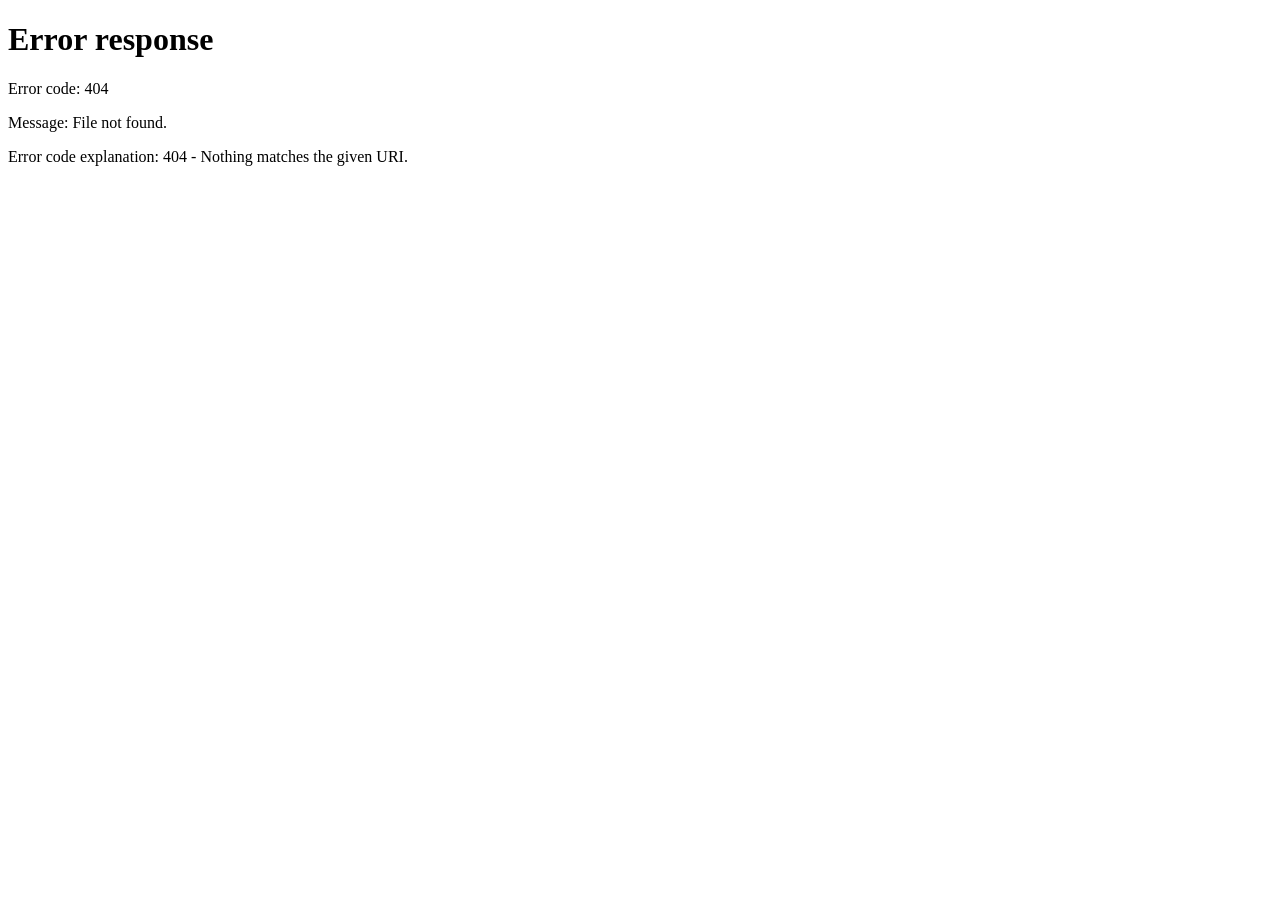
==== admin.html @ bdf21cab "Add files via upload" ====
<!DOCTYPE html>
<html lang="en">
<head>
  <meta charset="UTF-8"/>
  <meta name="viewport" content="width=device-width, initial-scale=1.0"/>
  <title>EduCache — Admin</title>
  <link rel="manifest" href="manifest.json"/>
  <meta name="theme-color" content="#3a7d44"/>
  <meta name="apple-mobile-web-app-capable" content="yes"/>
  <meta name="apple-mobile-web-app-title" content="EduCache Admin"/>
  <link rel="apple-touch-icon" href="icons/icon-192.png"/>
  <link rel="stylesheet" href="admin.css"/>
  <link href="https://fonts.googleapis.com/css2?family=Syne:wght@400;600;700;800&family=DM+Sans:wght@300;400;500&display=swap" rel="stylesheet"/>
</head>
<body>

  <!-- SIDEBAR -->
  <aside class="sidebar" id="sidebar">
    <div class="sidebar-logo">
      <div class="logo-mark">E</div>
      <span>EduCache</span>
    </div>
    <nav class="sidebar-nav">
      <a href="./final-year-project-400l/home.html" class="nav-item">
        <svg viewBox="0 0 24 24" fill="none" stroke="currentColor" stroke-width="2"><path d="M3 9l9-7 9 7v11a2 2 0 0 1-2 2H5a2 2 0 0 1-2-2z"/><polyline points="9 22 9 12 15 12 15 22"/></svg>
        Student View
      </a>
      <a href="#upload" class="nav-item active" id="navUpload">
        <svg viewBox="0 0 24 24" fill="none" stroke="currentColor" stroke-width="2"><path d="M21 15v4a2 2 0 0 1-2 2H5a2 2 0 0 1-2-2v-4"/><polyline points="17 8 12 3 7 8"/><line x1="12" y1="3" x2="12" y2="15"/></svg>
        Upload Resource
      </a>
      <a href="#manage" class="nav-item" id="navManage">
        <svg viewBox="0 0 24 24" fill="none" stroke="currentColor" stroke-width="2"><rect x="3" y="3" width="7" height="7"/><rect x="14" y="3" width="7" height="7"/><rect x="14" y="14" width="7" height="7"/><rect x="3" y="14" width="7" height="7"/></svg>
        Manage Resources
      </a>
    </nav>

    <div class="sidebar-user">
      <div class="user-avatar" id="sidebarAvatar">MB</div>
      <div class="user-info">
        <span class="user-name"  id="sidebarName">Mr. Boateng</span>
        <span class="user-class">Administrator</span>
      </div>
    </div>
    <button class="logout-btn" id="logoutBtn">
      <svg viewBox="0 0 24 24" fill="none" stroke="currentColor" stroke-width="2"><path d="M9 21H5a2 2 0 0 1-2-2V5a2 2 0 0 1 2-2h4"/><polyline points="16 17 21 12 16 7"/><line x1="21" y1="12" x2="9" y2="12"/></svg>
      Log out
    </button>
  </aside>

  <!-- MOBILE TOPBAR -->
  <header class="mobile-topbar">
    <button class="hamburger" id="hamburger"><span></span><span></span><span></span></button>
    <span class="mobile-logo">Admin Panel</span>
    <div class="mobile-avatar" id="mobileAvatar">MB</div>
  </header>
  <div class="overlay" id="overlay"></div>

  <!-- MAIN -->
  <main class="main">

    <div class="page-header">
      <div>
        <h1 class="page-title">Resource Manager</h1>
        <p class="page-sub">Upload files for students, or remove outdated content.</p>
      </div>
      <div class="header-stats">
        <div class="hstat"><span id="statTotal">0</span>Total</div>
        <div class="hstat amber"><span id="statNew">0</span>This week</div>
      </div>
    </div>

    <!-- ── UPLOAD SECTION ── -->
    <section class="card" id="uploadSection">
      <h2 class="card-title">
        <svg viewBox="0 0 24 24" fill="none" stroke="currentColor" stroke-width="2" style="width:18px;height:18px;vertical-align:middle;margin-right:6px"><path d="M21 15v4a2 2 0 0 1-2 2H5a2 2 0 0 1-2-2v-4"/><polyline points="17 8 12 3 7 8"/><line x1="12" y1="3" x2="12" y2="15"/></svg>
        Upload New Resource
      </h2>

      <!-- Dropzone -->
      <div class="dropzone" id="dropzone">
        <div class="dz-icon">📂</div>
        <p class="dz-label">Drag & drop a file here, or <span class="dz-link" id="dzLink">browse files</span></p>
        <p class="dz-hint">PDF, DOC, DOCX, PPT, PPTX, MP4 &nbsp;·&nbsp; Max 50 MB</p>
        <input type="file" id="fileInput" accept=".pdf,.doc,.docx,.ppt,.pptx,.mp4" style="display:none"/>
      </div>

      <!-- File preview -->
      <div class="file-preview" id="filePreview" style="display:none">
        <span class="fp-icon" id="fpIcon">📄</span>
        <div class="fp-info">
          <span class="fp-name" id="fpName">—</span>
          <span class="fp-size" id="fpSize">—</span>
        </div>
        <button class="fp-remove" id="fpRemove">✕</button>
      </div>

      <!-- Metadata -->
      <div class="meta-grid">
        <div class="form-group">
          <label>Resource Title *</label>
          <input type="text" id="resTitle" placeholder="e.g. Core Maths Past Questions 2024"/>
        </div>
        <div class="form-group">
          <label>Subject *</label>
          <select id="resSubject">
            <option value="">Select subject…</option>
            <option>Mathematics</option><option>English</option><option>Science</option>
            <option>Social Studies</option><option>Elective Mathematics</option>
            <option>Physics</option><option>Chemistry</option><option>Biology</option>
            <option>History</option><option>Economics</option><option>Literature</option><option>ICT</option>
          </select>
        </div>
        <div class="form-group">
          <label>Class *</label>
          <select id="resClass">
            <option value="">Select class…</option>
            <option>SHS 1</option><option>SHS 2</option><option>SHS 3</option><option>All Classes</option>
          </select>
        </div>
        <div class="form-group">
          <label>Category *</label>
          <select id="resCategory">
            <option value="">Select category…</option>
            <option>Past Questions</option><option>Notes</option>
            <option>Textbook</option><option>Worksheet</option><option>Video Lesson</option>
          </select>
        </div>
        <div class="form-group span2">
          <label>Description <span class="opt">(optional)</span></label>
          <textarea id="resDesc" placeholder="Brief description for students…" rows="2"></textarea>
        </div>
      </div>

      <!-- Progress -->
      <div class="progress-wrap" id="progressWrap" style="display:none">
        <div class="progress-bar" id="progressBar"></div>
        <span class="progress-label" id="progressLabel">Saving…</span>
      </div>

      <!-- Error -->
      <div class="form-error" id="formError" style="display:none"></div>

      <!-- Actions -->
      <div class="upload-actions">
        <button class="btn-secondary" id="resetBtn">Clear</button>
        <button class="btn-primary"   id="uploadBtn">
          <span id="upBtnText">Upload Resource</span>
          <span id="upSpinner" class="spinner" style="display:none"></span>
        </button>
      </div>

      <div class="upload-success" id="uploadSuccess" style="display:none">
        ✅ Resource uploaded! Students can now download it.
      </div>
    </section>

    <!-- ── MANAGE SECTION ── -->
    <section class="card" id="manageSection">
      <div class="manage-header">
        <h2 class="card-title" style="margin-bottom:0">
          <svg viewBox="0 0 24 24" fill="none" stroke="currentColor" stroke-width="2" style="width:18px;height:18px;vertical-align:middle;margin-right:6px"><rect x="3" y="3" width="7" height="7"/><rect x="14" y="3" width="7" height="7"/><rect x="14" y="14" width="7" height="7"/><rect x="3" y="14" width="7" height="7"/></svg>
          All Resources
        </h2>
        <div class="manage-controls">
          <input  type="text" id="manageSearch"  class="manage-search"  placeholder="Search…"/>
          <select id="manageFilter" class="manage-filter">
            <option value="all">All Subjects</option>
            <option>Mathematics</option><option>English</option><option>Science</option>
            <option>Social Studies</option><option>Physics</option><option>Chemistry</option>
            <option>Biology</option><option>ICT</option>
          </select>
        </div>
      </div>

      <div class="table-wrap">
        <table class="resource-table">
          <thead>
            <tr>
              <th>Title</th><th>Subject</th><th>Class</th>
              <th>Category</th><th>Size</th><th>Date</th><th>Actions</th>
            </tr>
          </thead>
          <tbody id="resourceTableBody"></tbody>
        </table>
        <div class="table-empty" id="tableEmpty" style="display:none">No resources found.</div>
      </div>
    </section>

  </main>

  <!-- DELETE MODAL -->
  <div class="modal-backdrop" id="deleteModal" style="display:none">
    <div class="modal">
      <div style="font-size:2rem;margin-bottom:12px">🗑️</div>
      <h3>Delete this resource?</h3>
      <p id="deleteModalMsg" style="margin:8px 0 20px;color:var(--muted);font-size:.85rem"></p>
      <div class="modal-actions">
        <button class="btn-secondary" id="deleteCancel">Cancel</button>
        <button class="btn-danger"    id="deleteConfirm">Yes, Delete</button>
      </div>
    </div>
  </div>

  <!-- TOAST -->
  <div class="toast" id="toast"></div>

  <script src="db.js"></script>
  <script src="admin.js"></script>
</body>
</html>
---- admin.css ----
/* ============================================================
   EduCache — admin.css   (inherits same design language)
   ============================================================ */
:root {
  --bg:       #0f1a14;
  --surface:  #182318;
  --surface2: #1f2e20;
  --border:   #2a3d2b;
  --green:    #3a7d44;
  --green-lt: #4e9e5a;
  --amber:    #f5a623;
  --cream:    #f0e8d5;
  --muted:    #7a9b7d;
  --text:     #e8edd9;
  --red:      #e74c3c;
  --sidebar-w: 240px;
  --radius:   14px;
  --shadow:   0 4px 24px rgba(0,0,0,0.4);
}

*, *::before, *::after { box-sizing: border-box; margin: 0; padding: 0; }
html { font-size: 16px; }

body {
  font-family: 'DM Sans', sans-serif;
  background: var(--bg);
  color: var(--text);
  display: flex;
  min-height: 100vh;
}

::-webkit-scrollbar { width: 6px; }
::-webkit-scrollbar-track { background: var(--bg); }
::-webkit-scrollbar-thumb { background: var(--border); border-radius: 99px; }

/* ── SIDEBAR (same as home) ── */
.sidebar {
  width: var(--sidebar-w);
  background: var(--surface);
  border-right: 1px solid var(--border);
  display: flex;
  flex-direction: column;
  padding: 28px 16px;
  position: fixed;
  top: 0; left: 0; bottom: 0;
  z-index: 100;
  transition: transform 0.3s ease;
}

.sidebar-logo { display: flex; align-items: center; gap: 10px; margin-bottom: 36px; padding: 0 8px; }
.logo-mark { width: 36px; height: 36px; background: var(--amber); color: #111; border-radius: 10px; display: grid; place-items: center; font-family: 'Syne', sans-serif; font-weight: 800; font-size: 1.1rem; }
.sidebar-logo span { font-family: 'Syne', sans-serif; font-weight: 700; font-size: 1.1rem; color: var(--cream); }

.sidebar-nav { display: flex; flex-direction: column; gap: 4px; flex: 1; }

.nav-item { display: flex; align-items: center; gap: 12px; padding: 11px 14px; border-radius: 10px; color: var(--muted); text-decoration: none; font-size: 0.9rem; font-weight: 500; transition: all 0.2s; }
.nav-item svg { width: 18px; height: 18px; flex-shrink: 0; }
.nav-item:hover { background: var(--surface2); color: var(--text); }
.nav-item.active { background: var(--amber); color: #111; }

.sidebar-user { display: flex; align-items: center; gap: 10px; padding: 12px 10px; background: var(--surface2); border-radius: var(--radius); margin-top: 16px; }
.user-avatar { width: 36px; height: 36px; background: var(--amber); color: #111; border-radius: 50%; display: grid; place-items: center; font-family: 'Syne', sans-serif; font-weight: 700; font-size: 0.78rem; flex-shrink: 0; }
.user-info { display: flex; flex-direction: column; }
.user-name  { font-size: 0.83rem; font-weight: 600; color: var(--cream); }
.user-class { font-size: 0.72rem; color: var(--muted); }

.logout-btn { display: flex; align-items: center; gap: 10px; width: 100%; background: none; border: 1px solid var(--border); color: var(--muted); padding: 10px 14px; border-radius: 10px; font-family: 'DM Sans', sans-serif; font-size: 0.88rem; cursor: pointer; margin-top: 10px; transition: all 0.2s; }
.logout-btn svg { width: 16px; height: 16px; }
.logout-btn:hover { background: #c0392b22; border-color: #c0392b; color: var(--red); }

/* mobile */
.mobile-topbar { display: none; position: fixed; top: 0; left: 0; right: 0; height: 60px; background: var(--surface); border-bottom: 1px solid var(--border); align-items: center; justify-content: space-between; padding: 0 16px; z-index: 200; }
.mobile-logo { font-family: 'Syne', sans-serif; font-weight: 700; font-size: 1rem; color: var(--cream); }
.mobile-avatar { width: 34px; height: 34px; background: var(--amber); color: #111; border-radius: 50%; display: grid; place-items: center; font-family: 'Syne', sans-serif; font-weight: 700; font-size: 0.75rem; }
.hamburger { background: none; border: none; cursor: pointer; display: flex; flex-direction: column; gap: 5px; padding: 4px; }
.hamburger span { display: block; width: 22px; height: 2px; background: var(--text); border-radius: 2px; transition: all 0.3s; }
.hamburger.open span:nth-child(1) { transform: translateY(7px) rotate(45deg); }
.hamburger.open span:nth-child(2) { opacity: 0; }
.hamburger.open span:nth-child(3) { transform: translateY(-7px) rotate(-45deg); }
.overlay { display: none; position: fixed; inset: 0; background: rgba(0,0,0,0.55); z-index: 90; }
.overlay.show { display: block; }

/* ── MAIN ── */
.main {
  margin-left: var(--sidebar-w);
  flex: 1;
  padding: 40px 36px 60px;
  max-width: 1000px;
  animation: fadeUp 0.4s ease both;
}

@keyframes fadeUp { from { opacity:0; transform:translateY(14px); } to { opacity:1; transform:translateY(0); } }

/* ── PAGE HEADER ── */
.page-header { display: flex; align-items: flex-start; justify-content: space-between; margin-bottom: 32px; gap: 16px; }
.page-title { font-family: 'Syne', sans-serif; font-size: 1.8rem; font-weight: 800; color: var(--cream); margin-bottom: 4px; }
.page-sub { font-size: 0.88rem; color: var(--muted); }

.header-stats { display: flex; gap: 12px; }
.hstat { background: var(--surface); border: 1px solid var(--border); border-radius: 10px; padding: 10px 18px; text-align: center; font-family: 'Syne', sans-serif; font-weight: 700; font-size: 0.85rem; color: var(--muted); }
.hstat span { display: block; font-size: 1.4rem; color: var(--green-lt); margin-bottom: 2px; }
.hstat.amber span { color: var(--amber); }

/* ── CARD ── */
.card { background: var(--surface); border: 1px solid var(--border); border-radius: var(--radius); padding: 28px; margin-bottom: 28px; }
.card-title { font-family: 'Syne', sans-serif; font-size: 1.05rem; font-weight: 700; color: var(--cream); margin-bottom: 20px; }

/* ── DROPZONE ── */
.dropzone {
  border: 2px dashed var(--border);
  border-radius: 12px;
  padding: 36px 24px;
  text-align: center;
  cursor: pointer;
  transition: all 0.2s;
  margin-bottom: 16px;
}
.dropzone:hover, .dropzone.drag-over { border-color: var(--green-lt); background: rgba(78,158,90,0.06); }
.dz-icon   { font-size: 2.2rem; margin-bottom: 10px; }
.dz-label  { font-size: 0.88rem; color: var(--text); margin-bottom: 4px; }
.dz-link   { color: var(--green-lt); cursor: pointer; text-decoration: underline; }
.dz-hint   { font-size: 0.76rem; color: var(--muted); }

/* file preview */
.file-preview { display: flex; align-items: center; gap: 12px; background: var(--surface2); border: 1px solid var(--border); border-radius: 10px; padding: 12px 16px; margin-bottom: 16px; }
.fp-icon  { font-size: 1.4rem; }
.fp-info  { flex: 1; display: flex; flex-direction: column; }
.fp-name  { font-size: 0.88rem; font-weight: 500; color: var(--cream); }
.fp-size  { font-size: 0.75rem; color: var(--muted); }
.fp-remove { background: none; border: none; color: var(--muted); cursor: pointer; font-size: 1rem; padding: 4px 8px; border-radius: 6px; transition: all 0.2s; }
.fp-remove:hover { background: #c0392b22; color: var(--red); }

/* ── META GRID ── */
.meta-grid { display: grid; grid-template-columns: 1fr 1fr; gap: 14px; margin-bottom: 16px; }
.span2 { grid-column: 1 / -1; }

.form-group { display: flex; flex-direction: column; gap: 6px; }
.form-group label { font-size: 0.78rem; font-weight: 500; color: var(--muted); letter-spacing: 0.03em; }

.form-group input,
.form-group select,
.form-group textarea {
  background: var(--surface2);
  border: 1px solid var(--border);
  border-radius: 10px;
  padding: 10px 14px;
  color: var(--text);
  font-family: 'DM Sans', sans-serif;
  font-size: 0.88rem;
  outline: none;
  transition: border-color 0.2s, box-shadow 0.2s;
  appearance: none;
  resize: none;
}

.form-group input:focus,
.form-group select:focus,
.form-group textarea:focus { border-color: var(--green-lt); box-shadow: 0 0 0 3px rgba(78,158,90,0.15); }
.form-group input::placeholder,
.form-group textarea::placeholder { color: var(--muted); }

/* ── PROGRESS ── */
.progress-wrap { background: var(--surface2); border-radius: 99px; height: 6px; margin-bottom: 16px; overflow: hidden; }
.progress-bar  { height: 100%; background: linear-gradient(90deg, var(--green), var(--green-lt)); border-radius: 99px; width: 0; transition: width 0.2s; }

/* ── ACTIONS ── */
.upload-actions { display: flex; gap: 10px; justify-content: flex-end; }

.btn-primary { background: var(--green); color: #fff; border: none; border-radius: 10px; padding: 11px 24px; font-family: 'Syne', sans-serif; font-weight: 700; font-size: 0.88rem; cursor: pointer; transition: all 0.2s; }
.btn-primary:hover { background: var(--green-lt); }
.btn-primary:active { transform: scale(0.97); }

.btn-secondary { background: var(--surface2); color: var(--muted); border: 1px solid var(--border); border-radius: 10px; padding: 11px 20px; font-family: 'Syne', sans-serif; font-weight: 600; font-size: 0.88rem; cursor: pointer; transition: all 0.2s; }
.btn-secondary:hover { color: var(--text); border-color: var(--muted); }

.btn-danger { background: var(--red); color: #fff; border: none; border-radius: 10px; padding: 11px 20px; font-family: 'Syne', sans-serif; font-weight: 700; font-size: 0.88rem; cursor: pointer; transition: all 0.2s; }
.btn-danger:hover { background: #c0392b; }

.upload-success { background: rgba(78,158,90,0.15); border: 1px solid var(--green-lt); color: var(--green-lt); border-radius: 10px; padding: 12px 16px; font-size: 0.88rem; margin-top: 14px; text-align: center; animation: fadeUp 0.3s ease; }

/* ── MANAGE TABLE ── */
.manage-header { display: flex; align-items: center; justify-content: space-between; margin-bottom: 16px; flex-wrap: wrap; gap: 12px; }
.manage-controls { display: flex; gap: 8px; }

.manage-search { background: var(--surface2); border: 1px solid var(--border); border-radius: 8px; padding: 8px 14px; color: var(--text); font-family: 'DM Sans', sans-serif; font-size: 0.83rem; outline: none; transition: border-color 0.2s; width: 180px; }
.manage-search:focus { border-color: var(--green-lt); }
.manage-search::placeholder { color: var(--muted); }

.manage-filter { background: var(--surface2); border: 1px solid var(--border); border-radius: 8px; padding: 8px 12px; color: var(--text); font-family: 'DM Sans', sans-serif; font-size: 0.83rem; outline: none; appearance: none; cursor: pointer; }

.resource-table { width: 100%; border-collapse: collapse; }
.resource-table th { font-family: 'Syne', sans-serif; font-size: 0.72rem; font-weight: 700; color: var(--muted); text-transform: uppercase; letter-spacing: 0.06em; padding: 10px 12px; border-bottom: 1px solid var(--border); text-align: left; }
.resource-table td { font-size: 0.83rem; padding: 13px 12px; border-bottom: 1px solid var(--border); color: var(--text); vertical-align: middle; }
.resource-table tr:last-child td { border-bottom: none; }
.resource-table tr:hover td { background: var(--surface2); }

.tbl-badge { display: inline-block; padding: 3px 10px; border-radius: 99px; font-size: 0.7rem; font-weight: 600; }
.tbl-badge.pdf   { background: #e74c3c22; color: #e74c3c; }
.tbl-badge.doc   { background: #2980b922; color: #5dade2; }
.tbl-badge.video { background: #8e44ad22; color: #a569bd; }

.tbl-actions { display: flex; gap: 6px; }
.tbl-btn { background: none; border: 1px solid var(--border); color: var(--muted); border-radius: 6px; padding: 5px 10px; font-size: 0.75rem; cursor: pointer; transition: all 0.2s; }
.tbl-btn:hover { background: var(--surface2); color: var(--text); }
.tbl-btn.del:hover { border-color: var(--red); color: var(--red); background: #e74c3c11; }

.table-empty { text-align: center; color: var(--muted); font-size: 0.85rem; padding: 32px 0; }

/* ── MODAL ── */
.modal-backdrop { position: fixed; inset: 0; background: rgba(0,0,0,0.6); backdrop-filter: blur(4px); z-index: 500; display: grid; place-items: center; }
.modal { background: var(--surface); border: 1px solid var(--border); border-radius: var(--radius); padding: 28px; max-width: 360px; width: 90%; animation: fadeUp 0.2s ease; }
.modal h3 { font-family: 'Syne', sans-serif; font-size: 1.1rem; font-weight: 700; color: var(--cream); margin-bottom: 8px; }
.modal p  { font-size: 0.85rem; color: var(--muted); margin-bottom: 20px; }
.modal-actions { display: flex; gap: 10px; justify-content: flex-end; }

/* ── RESPONSIVE ── */
@media (max-width: 768px) {
  .sidebar { transform: translateX(-100%); }
  .sidebar.open { transform: translateX(0); box-shadow: 4px 0 24px rgba(0,0,0,0.5); }
  .mobile-topbar { display: flex; }
  .main { margin-left: 0; padding: 78px 18px 60px; }
  .meta-grid { grid-template-columns: 1fr; }
  .span2 { grid-column: 1; }
  .resource-table th:nth-child(4),
  .resource-table td:nth-child(4),
  .resource-table th:nth-child(5),
  .resource-table td:nth-child(5) { display: none; }
  .page-header { flex-direction: column; }
}

/* ── Progress bar ── */
.progress-wrap  { display:flex; align-items:center; gap:12px; margin-bottom:14px; }
.progress-bar   { flex:1; height:6px; background:linear-gradient(90deg,var(--green),var(--green-lt)); border-radius:99px; width:0; transition:width .2s; }
.progress-label { font-size:.75rem; color:var(--muted); white-space:nowrap; }

/* ── Form error ── */
.form-error { background:rgba(231,76,60,.12); border:1px solid #e74c3c; color:#e74c3c; border-radius:10px; padding:10px 14px; font-size:.83rem; margin-bottom:12px; }

/* ── Table title cell ── */
.tbl-title { max-width:220px; }

/* ── Table wrap scroll ── */
.table-wrap { overflow-x:auto; }

/* ── tbl-badge (no colour variants needed, generic) ── */
.tbl-badge { display:inline-block; padding:3px 10px; border-radius:99px; font-size:.7rem; font-weight:600; background:var(--surface2); color:var(--muted); border:1px solid var(--border); }

/* ── Delete modal ── */
.modal-backdrop { position:fixed; inset:0; background:rgba(0,0,0,.65); backdrop-filter:blur(6px); z-index:400; display:grid; place-items:center; }
.modal { background:var(--surface); border:1px solid var(--border); border-radius:var(--radius); padding:32px 28px; max-width:380px; width:90%; text-align:center; animation:fadeUp .25s ease; }
.modal h3 { font-family:'Syne',sans-serif; font-size:1.1rem; font-weight:700; color:var(--cream); margin-bottom:6px; }
.modal-actions { display:flex; gap:10px; justify-content:center; }

/* ── Upload success ── */
.upload-success { background:rgba(78,158,90,.15); border:1px solid var(--green-lt); color:var(--green-lt); border-radius:10px; padding:12px 16px; font-size:.88rem; margin-top:14px; text-align:center; }

/* ── opt label ── */
.opt { color:var(--muted); font-size:.72rem; }

/* ── Spinner ── */
.spinner { display:inline-block; width:16px; height:16px; border:2px solid rgba(255,255,255,.3); border-top-color:#fff; border-radius:50%; animation:spin .7s linear infinite; }
@keyframes spin { to { transform:rotate(360deg); } }

/* ── Toast ── */
.toast { position:fixed; bottom:28px; right:28px; background:var(--surface); border:1px solid var(--green); color:var(--text); padding:12px 20px; border-radius:10px; font-size:.85rem; box-shadow:var(--shadow); transform:translateY(80px); opacity:0; transition:all .3s ease; z-index:999; pointer-events:none; }
.toast.show { transform:translateY(0); opacity:1; }
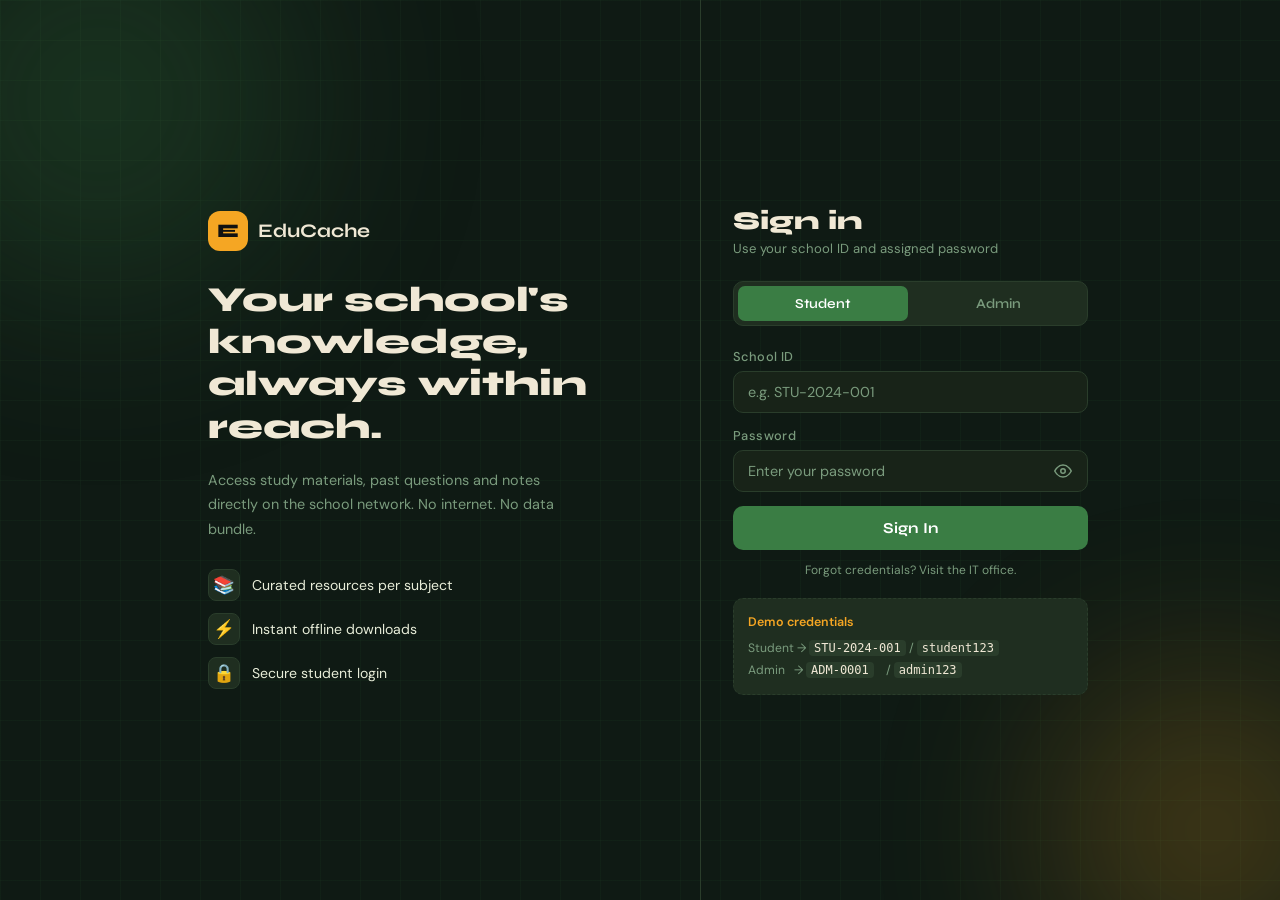
==== commit 6f9c8f2d: "TEST 3" ====
--- a/admin.html
+++ b/admin.html
@@ -9,7 +9,7 @@
   <meta name="apple-mobile-web-app-capable" content="yes"/>
   <meta name="apple-mobile-web-app-title" content="EduCache Admin"/>
   <link rel="apple-touch-icon" href="icons/icon-192.png"/>
-  <link rel="stylesheet" href="admin.css"/>
+  <link rel="stylesheet" href="css/admin.css"/>
   <link href="https://fonts.googleapis.com/css2?family=Syne:wght@400;600;700;800&family=DM+Sans:wght@300;400;500&display=swap" rel="stylesheet"/>
 </head>
 <body>
@@ -21,7 +21,7 @@
       <span>EduCache</span>
     </div>
     <nav class="sidebar-nav">
-      <a href="./final-year-project-400l/home.html" class="nav-item">
+      <a href="home.html" class="nav-item">
         <svg viewBox="0 0 24 24" fill="none" stroke="currentColor" stroke-width="2"><path d="M3 9l9-7 9 7v11a2 2 0 0 1-2 2H5a2 2 0 0 1-2-2z"/><polyline points="9 22 9 12 15 12 15 22"/></svg>
         Student View
       </a>
@@ -80,7 +80,7 @@
       <!-- Dropzone -->
       <div class="dropzone" id="dropzone">
         <div class="dz-icon">📂</div>
-        <p class="dz-label">Drag & drop a file here, or <span class="dz-link" id="dzLink">browse files</span></p>
+        <p class="dz-label">Drag &amp; drop a file here, or <span class="dz-link" id="dzLink">browse files</span></p>
         <p class="dz-hint">PDF, DOC, DOCX, PPT, PPTX, MP4 &nbsp;·&nbsp; Max 50 MB</p>
         <input type="file" id="fileInput" accept=".pdf,.doc,.docx,.ppt,.pptx,.mp4" style="display:none"/>
       </div>
@@ -205,7 +205,7 @@
   <!-- TOAST -->
   <div class="toast" id="toast"></div>
 
-  <script src="db.js"></script>
-  <script src="admin.js"></script>
+  <script src="js/db.js"></script>
+  <script src="js/admin.js"></script>
 </body>
 </html>
--- a/css/admin.css
+++ b/css/admin.css
@@ -0,0 +1,266 @@
+/* ============================================================
+   EduCache — admin.css   (inherits same design language)
+   ============================================================ */
+:root {
+  --bg:       #0f1a14;
+  --surface:  #182318;
+  --surface2: #1f2e20;
+  --border:   #2a3d2b;
+  --green:    #3a7d44;
+  --green-lt: #4e9e5a;
+  --amber:    #f5a623;
+  --cream:    #f0e8d5;
+  --muted:    #7a9b7d;
+  --text:     #e8edd9;
+  --red:      #e74c3c;
+  --sidebar-w: 240px;
+  --radius:   14px;
+  --shadow:   0 4px 24px rgba(0,0,0,0.4);
+}
+
+*, *::before, *::after { box-sizing: border-box; margin: 0; padding: 0; }
+html { font-size: 16px; }
+
+body {
+  font-family: 'DM Sans', sans-serif;
+  background: var(--bg);
+  color: var(--text);
+  display: flex;
+  min-height: 100vh;
+}
+
+::-webkit-scrollbar { width: 6px; }
+::-webkit-scrollbar-track { background: var(--bg); }
+::-webkit-scrollbar-thumb { background: var(--border); border-radius: 99px; }
+
+/* ── SIDEBAR (same as home) ── */
+.sidebar {
+  width: var(--sidebar-w);
+  background: var(--surface);
+  border-right: 1px solid var(--border);
+  display: flex;
+  flex-direction: column;
+  padding: 28px 16px;
+  position: fixed;
+  top: 0; left: 0; bottom: 0;
+  z-index: 100;
+  transition: transform 0.3s ease;
+}
+
+.sidebar-logo { display: flex; align-items: center; gap: 10px; margin-bottom: 36px; padding: 0 8px; }
+.logo-mark { width: 36px; height: 36px; background: var(--amber); color: #111; border-radius: 10px; display: grid; place-items: center; font-family: 'Syne', sans-serif; font-weight: 800; font-size: 1.1rem; }
+.sidebar-logo span { font-family: 'Syne', sans-serif; font-weight: 700; font-size: 1.1rem; color: var(--cream); }
+
+.sidebar-nav { display: flex; flex-direction: column; gap: 4px; flex: 1; }
+
+.nav-item { display: flex; align-items: center; gap: 12px; padding: 11px 14px; border-radius: 10px; color: var(--muted); text-decoration: none; font-size: 0.9rem; font-weight: 500; transition: all 0.2s; }
+.nav-item svg { width: 18px; height: 18px; flex-shrink: 0; }
+.nav-item:hover { background: var(--surface2); color: var(--text); }
+.nav-item.active { background: var(--amber); color: #111; }
+
+.sidebar-user { display: flex; align-items: center; gap: 10px; padding: 12px 10px; background: var(--surface2); border-radius: var(--radius); margin-top: 16px; }
+.user-avatar { width: 36px; height: 36px; background: var(--amber); color: #111; border-radius: 50%; display: grid; place-items: center; font-family: 'Syne', sans-serif; font-weight: 700; font-size: 0.78rem; flex-shrink: 0; }
+.user-info { display: flex; flex-direction: column; }
+.user-name  { font-size: 0.83rem; font-weight: 600; color: var(--cream); }
+.user-class { font-size: 0.72rem; color: var(--muted); }
+
+.logout-btn { display: flex; align-items: center; gap: 10px; width: 100%; background: none; border: 1px solid var(--border); color: var(--muted); padding: 10px 14px; border-radius: 10px; font-family: 'DM Sans', sans-serif; font-size: 0.88rem; cursor: pointer; margin-top: 10px; transition: all 0.2s; }
+.logout-btn svg { width: 16px; height: 16px; }
+.logout-btn:hover { background: #c0392b22; border-color: #c0392b; color: var(--red); }
+
+/* mobile */
+.mobile-topbar { display: none; position: fixed; top: 0; left: 0; right: 0; height: 60px; background: var(--surface); border-bottom: 1px solid var(--border); align-items: center; justify-content: space-between; padding: 0 16px; z-index: 200; }
+.mobile-logo { font-family: 'Syne', sans-serif; font-weight: 700; font-size: 1rem; color: var(--cream); }
+.mobile-avatar { width: 34px; height: 34px; background: var(--amber); color: #111; border-radius: 50%; display: grid; place-items: center; font-family: 'Syne', sans-serif; font-weight: 700; font-size: 0.75rem; }
+.hamburger { background: none; border: none; cursor: pointer; display: flex; flex-direction: column; gap: 5px; padding: 4px; }
+.hamburger span { display: block; width: 22px; height: 2px; background: var(--text); border-radius: 2px; transition: all 0.3s; }
+.hamburger.open span:nth-child(1) { transform: translateY(7px) rotate(45deg); }
+.hamburger.open span:nth-child(2) { opacity: 0; }
+.hamburger.open span:nth-child(3) { transform: translateY(-7px) rotate(-45deg); }
+.overlay { display: none; position: fixed; inset: 0; background: rgba(0,0,0,0.55); z-index: 90; }
+.overlay.show { display: block; }
+
+/* ── MAIN ── */
+.main {
+  margin-left: var(--sidebar-w);
+  flex: 1;
+  padding: 40px 36px 60px;
+  max-width: 1000px;
+  animation: fadeUp 0.4s ease both;
+}
+
+@keyframes fadeUp { from { opacity:0; transform:translateY(14px); } to { opacity:1; transform:translateY(0); } }
+
+/* ── PAGE HEADER ── */
+.page-header { display: flex; align-items: flex-start; justify-content: space-between; margin-bottom: 32px; gap: 16px; }
+.page-title { font-family: 'Syne', sans-serif; font-size: 1.8rem; font-weight: 800; color: var(--cream); margin-bottom: 4px; }
+.page-sub { font-size: 0.88rem; color: var(--muted); }
+
+.header-stats { display: flex; gap: 12px; }
+.hstat { background: var(--surface); border: 1px solid var(--border); border-radius: 10px; padding: 10px 18px; text-align: center; font-family: 'Syne', sans-serif; font-weight: 700; font-size: 0.85rem; color: var(--muted); }
+.hstat span { display: block; font-size: 1.4rem; color: var(--green-lt); margin-bottom: 2px; }
+.hstat.amber span { color: var(--amber); }
+
+/* ── CARD ── */
+.card { background: var(--surface); border: 1px solid var(--border); border-radius: var(--radius); padding: 28px; margin-bottom: 28px; }
+.card-title { font-family: 'Syne', sans-serif; font-size: 1.05rem; font-weight: 700; color: var(--cream); margin-bottom: 20px; }
+
+/* ── DROPZONE ── */
+.dropzone {
+  border: 2px dashed var(--border);
+  border-radius: 12px;
+  padding: 36px 24px;
+  text-align: center;
+  cursor: pointer;
+  transition: all 0.2s;
+  margin-bottom: 16px;
+}
+.dropzone:hover, .dropzone.drag-over { border-color: var(--green-lt); background: rgba(78,158,90,0.06); }
+.dz-icon   { font-size: 2.2rem; margin-bottom: 10px; }
+.dz-label  { font-size: 0.88rem; color: var(--text); margin-bottom: 4px; }
+.dz-link   { color: var(--green-lt); cursor: pointer; text-decoration: underline; }
+.dz-hint   { font-size: 0.76rem; color: var(--muted); }
+
+/* file preview */
+.file-preview { display: flex; align-items: center; gap: 12px; background: var(--surface2); border: 1px solid var(--border); border-radius: 10px; padding: 12px 16px; margin-bottom: 16px; }
+.fp-icon  { font-size: 1.4rem; }
+.fp-info  { flex: 1; display: flex; flex-direction: column; }
+.fp-name  { font-size: 0.88rem; font-weight: 500; color: var(--cream); }
+.fp-size  { font-size: 0.75rem; color: var(--muted); }
+.fp-remove { background: none; border: none; color: var(--muted); cursor: pointer; font-size: 1rem; padding: 4px 8px; border-radius: 6px; transition: all 0.2s; }
+.fp-remove:hover { background: #c0392b22; color: var(--red); }
+
+/* ── META GRID ── */
+.meta-grid { display: grid; grid-template-columns: 1fr 1fr; gap: 14px; margin-bottom: 16px; }
+.span2 { grid-column: 1 / -1; }
+
+.form-group { display: flex; flex-direction: column; gap: 6px; }
+.form-group label { font-size: 0.78rem; font-weight: 500; color: var(--muted); letter-spacing: 0.03em; }
+
+.form-group input,
+.form-group select,
+.form-group textarea {
+  background: var(--surface2);
+  border: 1px solid var(--border);
+  border-radius: 10px;
+  padding: 10px 14px;
+  color: var(--text);
+  font-family: 'DM Sans', sans-serif;
+  font-size: 0.88rem;
+  outline: none;
+  transition: border-color 0.2s, box-shadow 0.2s;
+  appearance: none;
+  resize: none;
+}
+
+.form-group input:focus,
+.form-group select:focus,
+.form-group textarea:focus { border-color: var(--green-lt); box-shadow: 0 0 0 3px rgba(78,158,90,0.15); }
+.form-group input::placeholder,
+.form-group textarea::placeholder { color: var(--muted); }
+
+/* ── PROGRESS ── */
+.progress-wrap { background: var(--surface2); border-radius: 99px; height: 6px; margin-bottom: 16px; overflow: hidden; }
+.progress-bar  { height: 100%; background: linear-gradient(90deg, var(--green), var(--green-lt)); border-radius: 99px; width: 0; transition: width 0.2s; }
+
+/* ── ACTIONS ── */
+.upload-actions { display: flex; gap: 10px; justify-content: flex-end; }
+
+.btn-primary { background: var(--green); color: #fff; border: none; border-radius: 10px; padding: 11px 24px; font-family: 'Syne', sans-serif; font-weight: 700; font-size: 0.88rem; cursor: pointer; transition: all 0.2s; }
+.btn-primary:hover { background: var(--green-lt); }
+.btn-primary:active { transform: scale(0.97); }
+
+.btn-secondary { background: var(--surface2); color: var(--muted); border: 1px solid var(--border); border-radius: 10px; padding: 11px 20px; font-family: 'Syne', sans-serif; font-weight: 600; font-size: 0.88rem; cursor: pointer; transition: all 0.2s; }
+.btn-secondary:hover { color: var(--text); border-color: var(--muted); }
+
+.btn-danger { background: var(--red); color: #fff; border: none; border-radius: 10px; padding: 11px 20px; font-family: 'Syne', sans-serif; font-weight: 700; font-size: 0.88rem; cursor: pointer; transition: all 0.2s; }
+.btn-danger:hover { background: #c0392b; }
+
+.upload-success { background: rgba(78,158,90,0.15); border: 1px solid var(--green-lt); color: var(--green-lt); border-radius: 10px; padding: 12px 16px; font-size: 0.88rem; margin-top: 14px; text-align: center; animation: fadeUp 0.3s ease; }
+
+/* ── MANAGE TABLE ── */
+.manage-header { display: flex; align-items: center; justify-content: space-between; margin-bottom: 16px; flex-wrap: wrap; gap: 12px; }
+.manage-controls { display: flex; gap: 8px; }
+
+.manage-search { background: var(--surface2); border: 1px solid var(--border); border-radius: 8px; padding: 8px 14px; color: var(--text); font-family: 'DM Sans', sans-serif; font-size: 0.83rem; outline: none; transition: border-color 0.2s; width: 180px; }
+.manage-search:focus { border-color: var(--green-lt); }
+.manage-search::placeholder { color: var(--muted); }
+
+.manage-filter { background: var(--surface2); border: 1px solid var(--border); border-radius: 8px; padding: 8px 12px; color: var(--text); font-family: 'DM Sans', sans-serif; font-size: 0.83rem; outline: none; appearance: none; cursor: pointer; }
+
+.resource-table { width: 100%; border-collapse: collapse; }
+.resource-table th { font-family: 'Syne', sans-serif; font-size: 0.72rem; font-weight: 700; color: var(--muted); text-transform: uppercase; letter-spacing: 0.06em; padding: 10px 12px; border-bottom: 1px solid var(--border); text-align: left; }
+.resource-table td { font-size: 0.83rem; padding: 13px 12px; border-bottom: 1px solid var(--border); color: var(--text); vertical-align: middle; }
+.resource-table tr:last-child td { border-bottom: none; }
+.resource-table tr:hover td { background: var(--surface2); }
+
+.tbl-badge { display: inline-block; padding: 3px 10px; border-radius: 99px; font-size: 0.7rem; font-weight: 600; }
+.tbl-badge.pdf   { background: #e74c3c22; color: #e74c3c; }
+.tbl-badge.doc   { background: #2980b922; color: #5dade2; }
+.tbl-badge.video { background: #8e44ad22; color: #a569bd; }
+
+.tbl-actions { display: flex; gap: 6px; }
+.tbl-btn { background: none; border: 1px solid var(--border); color: var(--muted); border-radius: 6px; padding: 5px 10px; font-size: 0.75rem; cursor: pointer; transition: all 0.2s; }
+.tbl-btn:hover { background: var(--surface2); color: var(--text); }
+.tbl-btn.del:hover { border-color: var(--red); color: var(--red); background: #e74c3c11; }
+
+.table-empty { text-align: center; color: var(--muted); font-size: 0.85rem; padding: 32px 0; }
+
+/* ── MODAL ── */
+.modal-backdrop { position: fixed; inset: 0; background: rgba(0,0,0,0.6); backdrop-filter: blur(4px); z-index: 500; display: grid; place-items: center; }
+.modal { background: var(--surface); border: 1px solid var(--border); border-radius: var(--radius); padding: 28px; max-width: 360px; width: 90%; animation: fadeUp 0.2s ease; }
+.modal h3 { font-family: 'Syne', sans-serif; font-size: 1.1rem; font-weight: 700; color: var(--cream); margin-bottom: 8px; }
+.modal p  { font-size: 0.85rem; color: var(--muted); margin-bottom: 20px; }
+.modal-actions { display: flex; gap: 10px; justify-content: flex-end; }
+
+/* ── RESPONSIVE ── */
+@media (max-width: 768px) {
+  .sidebar { transform: translateX(-100%); }
+  .sidebar.open { transform: translateX(0); box-shadow: 4px 0 24px rgba(0,0,0,0.5); }
+  .mobile-topbar { display: flex; }
+  .main { margin-left: 0; padding: 78px 18px 60px; }
+  .meta-grid { grid-template-columns: 1fr; }
+  .span2 { grid-column: 1; }
+  .resource-table th:nth-child(4),
+  .resource-table td:nth-child(4),
+  .resource-table th:nth-child(5),
+  .resource-table td:nth-child(5) { display: none; }
+  .page-header { flex-direction: column; }
+}
+
+/* ── Progress bar ── */
+.progress-wrap  { display:flex; align-items:center; gap:12px; margin-bottom:14px; }
+.progress-bar   { flex:1; height:6px; background:linear-gradient(90deg,var(--green),var(--green-lt)); border-radius:99px; width:0; transition:width .2s; }
+.progress-label { font-size:.75rem; color:var(--muted); white-space:nowrap; }
+
+/* ── Form error ── */
+.form-error { background:rgba(231,76,60,.12); border:1px solid #e74c3c; color:#e74c3c; border-radius:10px; padding:10px 14px; font-size:.83rem; margin-bottom:12px; }
+
+/* ── Table title cell ── */
+.tbl-title { max-width:220px; }
+
+/* ── Table wrap scroll ── */
+.table-wrap { overflow-x:auto; }
+
+/* ── tbl-badge (no colour variants needed, generic) ── */
+.tbl-badge { display:inline-block; padding:3px 10px; border-radius:99px; font-size:.7rem; font-weight:600; background:var(--surface2); color:var(--muted); border:1px solid var(--border); }
+
+/* ── Delete modal ── */
+.modal-backdrop { position:fixed; inset:0; background:rgba(0,0,0,.65); backdrop-filter:blur(6px); z-index:400; display:grid; place-items:center; }
+.modal { background:var(--surface); border:1px solid var(--border); border-radius:var(--radius); padding:32px 28px; max-width:380px; width:90%; text-align:center; animation:fadeUp .25s ease; }
+.modal h3 { font-family:'Syne',sans-serif; font-size:1.1rem; font-weight:700; color:var(--cream); margin-bottom:6px; }
+.modal-actions { display:flex; gap:10px; justify-content:center; }
+
+/* ── Upload success ── */
+.upload-success { background:rgba(78,158,90,.15); border:1px solid var(--green-lt); color:var(--green-lt); border-radius:10px; padding:12px 16px; font-size:.88rem; margin-top:14px; text-align:center; }
+
+/* ── opt label ── */
+.opt { color:var(--muted); font-size:.72rem; }
+
+/* ── Spinner ── */
+.spinner { display:inline-block; width:16px; height:16px; border:2px solid rgba(255,255,255,.3); border-top-color:#fff; border-radius:50%; animation:spin .7s linear infinite; }
+@keyframes spin { to { transform:rotate(360deg); } }
+
+/* ── Toast ── */
+.toast { position:fixed; bottom:28px; right:28px; background:var(--surface); border:1px solid var(--green); color:var(--text); padding:12px 20px; border-radius:10px; font-size:.85rem; box-shadow:var(--shadow); transform:translateY(80px); opacity:0; transition:all .3s ease; z-index:999; pointer-events:none; }
+.toast.show { transform:translateY(0); opacity:1; }
